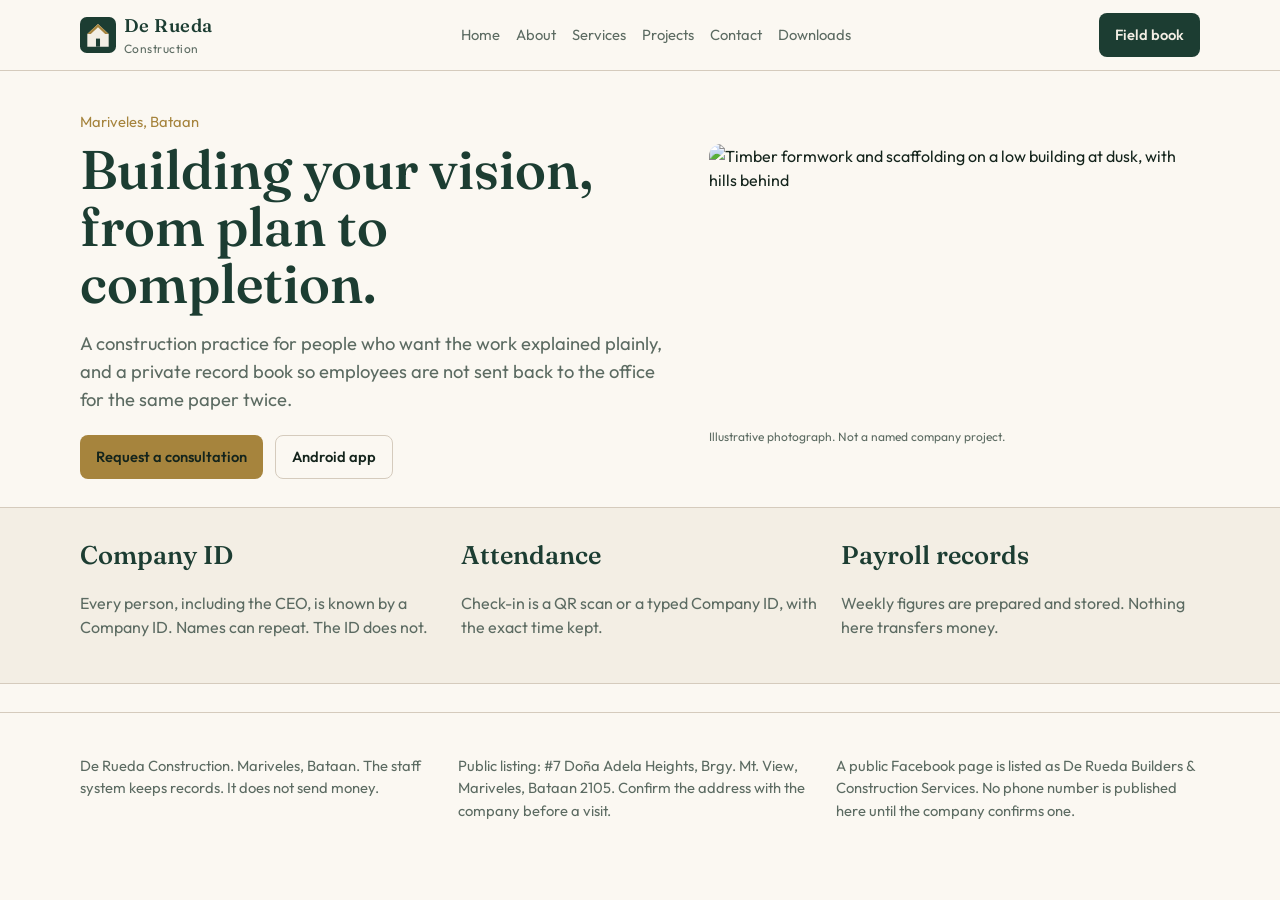
==== site/index.html @ 58d8f57c "Add De Rueda static site pages and styles" ====
<!DOCTYPE html>
<html lang="en">
<head>
  <meta charset="utf-8" />
  <meta name="viewport" content="width=device-width, initial-scale=1" />
  <title>De Rueda Construction</title>
  <meta name="description" content="De Rueda Construction, Mariveles, Bataan. Public site, field record book, and Android install." />
  <link rel="icon" href="favicon.svg" />
  <link rel="preconnect" href="https://fonts.googleapis.com" />
  <link rel="preconnect" href="https://fonts.gstatic.com" crossorigin />
  <link href="https://fonts.googleapis.com/css2?family=Fraunces:opsz,wght@9..144,500;9..144,600&family=Outfit:wght@400;500;600&display=swap" rel="stylesheet" />
  <link rel="stylesheet" href="styles.css" />
</head>
<body>

<header class="bar">
  <div class="wrap">
    <div class="bar-row">
      <a class="brand" href="index.html">
        <svg viewBox="0 0 32 32" width="36" height="36" aria-hidden="true"><rect width="32" height="32" rx="6" fill="#1c3d32"/><path fill="#f3eee4" d="M6.5 15.2 16 6.2l9.5 9v11.2h-19z"/><path fill="#a6843d" d="M16 6.2 25.5 15.2h-3.1L16 9.2l-6.4 6H6.5z"/><rect x="14.2" y="19.2" width="3.6" height="7.2" fill="#1c3d32"/></svg>
        <span><strong>De Rueda</strong><span>Construction</span></span>
      </a>
      <nav class="desk">
        <a href="index.html">Home</a>
        <a href="about.html">About</a>
        <a href="services.html">Services</a>
        <a href="projects.html">Projects</a>
        <a href="contact.html">Contact</a>
        <a href="downloads.html">Downloads</a>
      </nav>
      <a class="btn forest" href="field/index.html">Field book</a>
    </div>
    <nav class="mobile">
      <a href="index.html">Home</a>
      <a href="about.html">About</a>
      <a href="services.html">Services</a>
      <a href="projects.html">Projects</a>
      <a href="contact.html">Contact</a>
      <a href="downloads.html">Downloads</a>
      <a href="field/index.html">Field book</a>
    </nav>
  </div>
</header>

<main>
  <section class="wrap hero">
    <div>
      <p class="kicker">Mariveles, Bataan</p>
      <h1>Building your vision, from plan to completion.</h1>
      <p class="lead muted">A construction practice for people who want the work explained plainly, and a private record book so employees are not sent back to the office for the same paper twice.</p>
      <div class="actions">
        <a class="btn brass" href="contact.html">Request a consultation</a>
        <a class="btn ghost" href="downloads.html">Android app</a>
      </div>
    </div>
    <figure>
      <img src="images/site-dusk.jpg" alt="Timber formwork and scaffolding on a low building at dusk, with hills behind" />
      <figcaption>Illustrative photograph. Not a named company project.</figcaption>
    </figure>
  </section>
  <section class="band">
    <div class="wrap cards">
      <div>
        <h2>Company ID</h2>
        <p class="muted">Every person, including the CEO, is known by a Company ID. Names can repeat. The ID does not.</p>
      </div>
      <div>
        <h2>Attendance</h2>
        <p class="muted">Check-in is a QR scan or a typed Company ID, with the exact time kept.</p>
      </div>
      <div>
        <h2>Payroll records</h2>
        <p class="muted">Weekly figures are prepared and stored. Nothing here transfers money.</p>
      </div>
    </div>
  </section>
</main>

<footer>
  <div class="wrap foot">
    <p>De Rueda Construction. Mariveles, Bataan. The staff system keeps records. It does not send money.</p>
    <p>Public listing: #7 Doña Adela Heights, Brgy. Mt. View, Mariveles, Bataan 2105. Confirm the address with the company before a visit.</p>
    <p>A public Facebook page is listed as De Rueda Builders & Construction Services. No phone number is published here until the company confirms one.</p>
  </div>
</footer>
</body></html>
---- site/styles.css ----
:root {
  --ink: #14241c;
  --forest: #1c3d32;
  --canopy: #2d5a48;
  --brass: #a6843d;
  --brass-bright: #d4b36a;
  --cream: #f3eee4;
  --paper: #fbf8f2;
  --sand: #e6dccb;
  --line: #d5cbbd;
  --muted: #5c6b62;
  --danger: #8d3b32;
}
* { box-sizing: border-box; }
html { scroll-behavior: smooth; }
body { margin: 0; background: var(--paper); color: var(--ink); font-family: Outfit, "Segoe UI", sans-serif; line-height: 1.5; }
a { color: inherit; }
img { max-width: 100%; display: block; }
.wrap { width: min(1120px, calc(100% - 32px)); margin: 0 auto; }
header.bar { border-bottom: 1px solid var(--line); background: var(--paper); position: sticky; top: 0; z-index: 5; }
.bar-row { display: flex; align-items: center; justify-content: space-between; gap: 12px; padding: 12px 0; }
.brand { display: flex; align-items: center; gap: 8px; text-decoration: none; }
.brand strong { display: block; font-family: Fraunces, Georgia, serif; font-size: 1.15rem; color: var(--forest); font-weight: 560; }
.brand span { display: block; font-size: 0.75rem; letter-spacing: 0.04em; color: var(--muted); }
nav.desk { display: flex; gap: 16px; }
nav.desk a, nav.mobile a { color: var(--muted); text-decoration: none; font-size: 0.92rem; }
nav.desk a:hover, nav.mobile a:hover { color: var(--forest); }
nav.mobile { display: none; gap: 14px; overflow-x: auto; padding-bottom: 12px; }
nav.mobile a { white-space: nowrap; }
.btn { display: inline-flex; align-items: center; justify-content: center; min-height: 44px; padding: 0 16px; border-radius: 8px; text-decoration: none; font-size: 0.92rem; font-weight: 560; }
.btn.forest { background: var(--forest); color: var(--cream); }
.btn.brass { background: var(--brass); color: var(--ink); }
.btn.ghost { border: 1px solid var(--line); background: transparent; }
h1, h2 { font-family: Fraunces, Georgia, serif; font-weight: 560; color: var(--forest); }
.kicker { color: var(--brass); font-size: 0.92rem; margin: 0; }
.muted { color: var(--muted); }
.hero { display: grid; gap: 28px; align-items: center; padding: 40px 0 28px; }
.hero h1 { font-size: clamp(2.2rem, 5vw, 3.4rem); line-height: 1.05; margin: 8px 0 0; }
.hero p.lead { font-size: 1.15rem; max-width: 40rem; }
.actions { display: flex; flex-wrap: wrap; gap: 12px; margin-top: 22px; }
figure { margin: 0; }
figure img { width: 100%; aspect-ratio: 16/9; object-fit: cover; border-radius: 12px; }
figcaption { margin-top: 8px; font-size: 0.75rem; color: var(--muted); }
.band { background: var(--cream); border-block: 1px solid var(--line); }
.cards { display: grid; gap: 22px; padding: 28px 0; }
.cards h2 { margin: 0; font-size: 1.6rem; }
main { padding-bottom: 28px; }
.page { padding: 36px 0 12px; }
.page h1 { font-size: clamp(2rem, 4vw, 2.6rem); margin: 8px 0 0; }
.split { display: grid; gap: 28px; }
.service-grid, .three { display: grid; gap: 14px; }
article.card, .panel { border: 1px solid var(--line); background: var(--cream); border-radius: 12px; padding: 16px; }
article.card h2 { margin: 0; font-size: 1.5rem; }
.empty { border: 1px dashed var(--line); border-radius: 12px; padding: 36px 16px; text-align: center; color: var(--muted); }
form { display: grid; gap: 14px; margin-top: 18px; }
label { display: grid; gap: 4px; font-size: 0.92rem; font-weight: 560; }
input, select, textarea { font: inherit; min-height: 44px; border: 1px solid var(--line); border-radius: 8px; padding: 8px 12px; background: var(--paper); color: var(--ink); width: 100%; }
textarea { min-height: 120px; }
.check { display: flex; gap: 8px; align-items: flex-start; font-weight: 450; }
.check input { width: auto; margin-top: 4px; }
button.btn { border: 0; cursor: pointer; }
.note { background: var(--cream); border-radius: 12px; padding: 14px; }
ol.steps { color: var(--muted); padding-left: 1.2rem; }
footer { border-top: 1px solid var(--line); }
.foot { display: grid; gap: 14px; padding: 28px 0 40px; color: var(--muted); font-size: 0.92rem; }
.sha { font-family: ui-monospace, monospace; font-size: 0.72rem; word-break: break-all; color: var(--muted); }
@media (min-width: 800px) {
  .hero, .split { grid-template-columns: 1.1fr 0.9fr; }
  .cards, .service-grid, .three, .foot { grid-template-columns: repeat(3, 1fr); }
  nav.mobile { display: none; }
}
@media (max-width: 799px) {
  nav.desk { display: none; }
  nav.mobile { display: flex; }
}
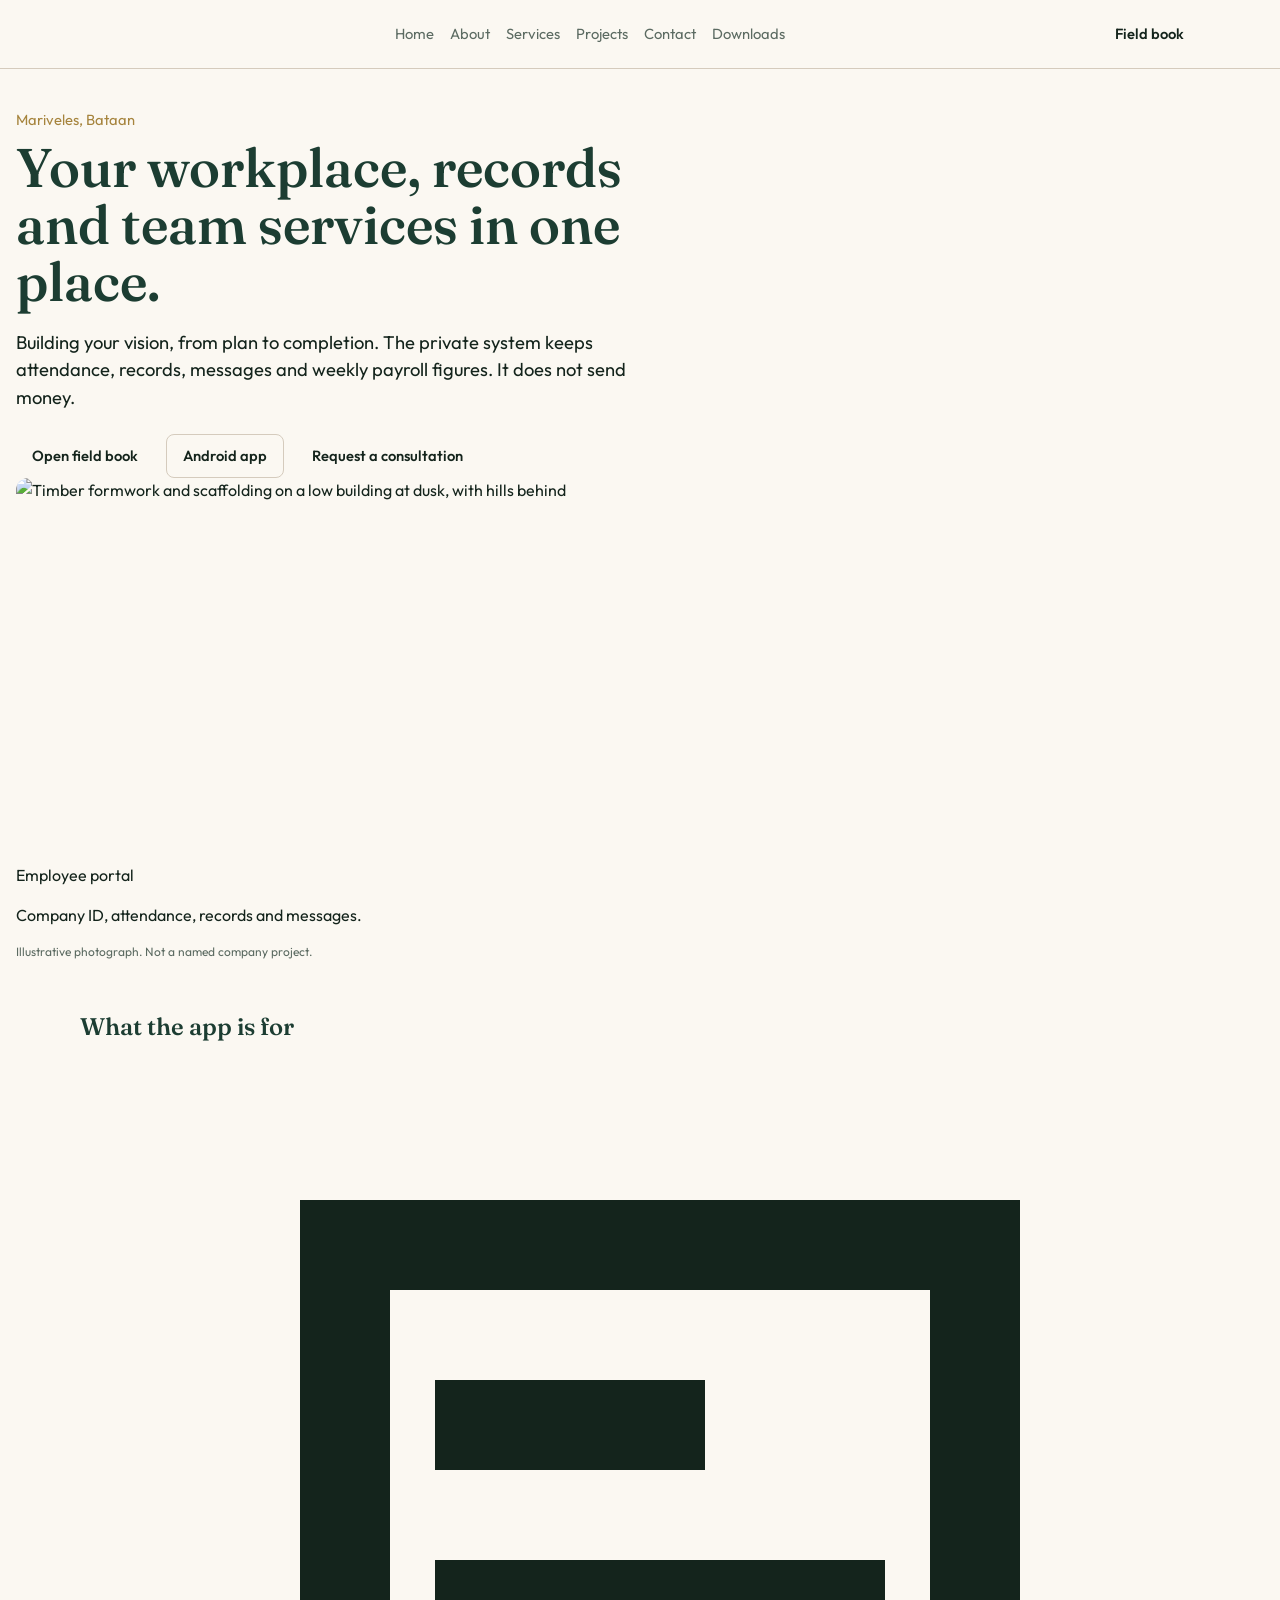
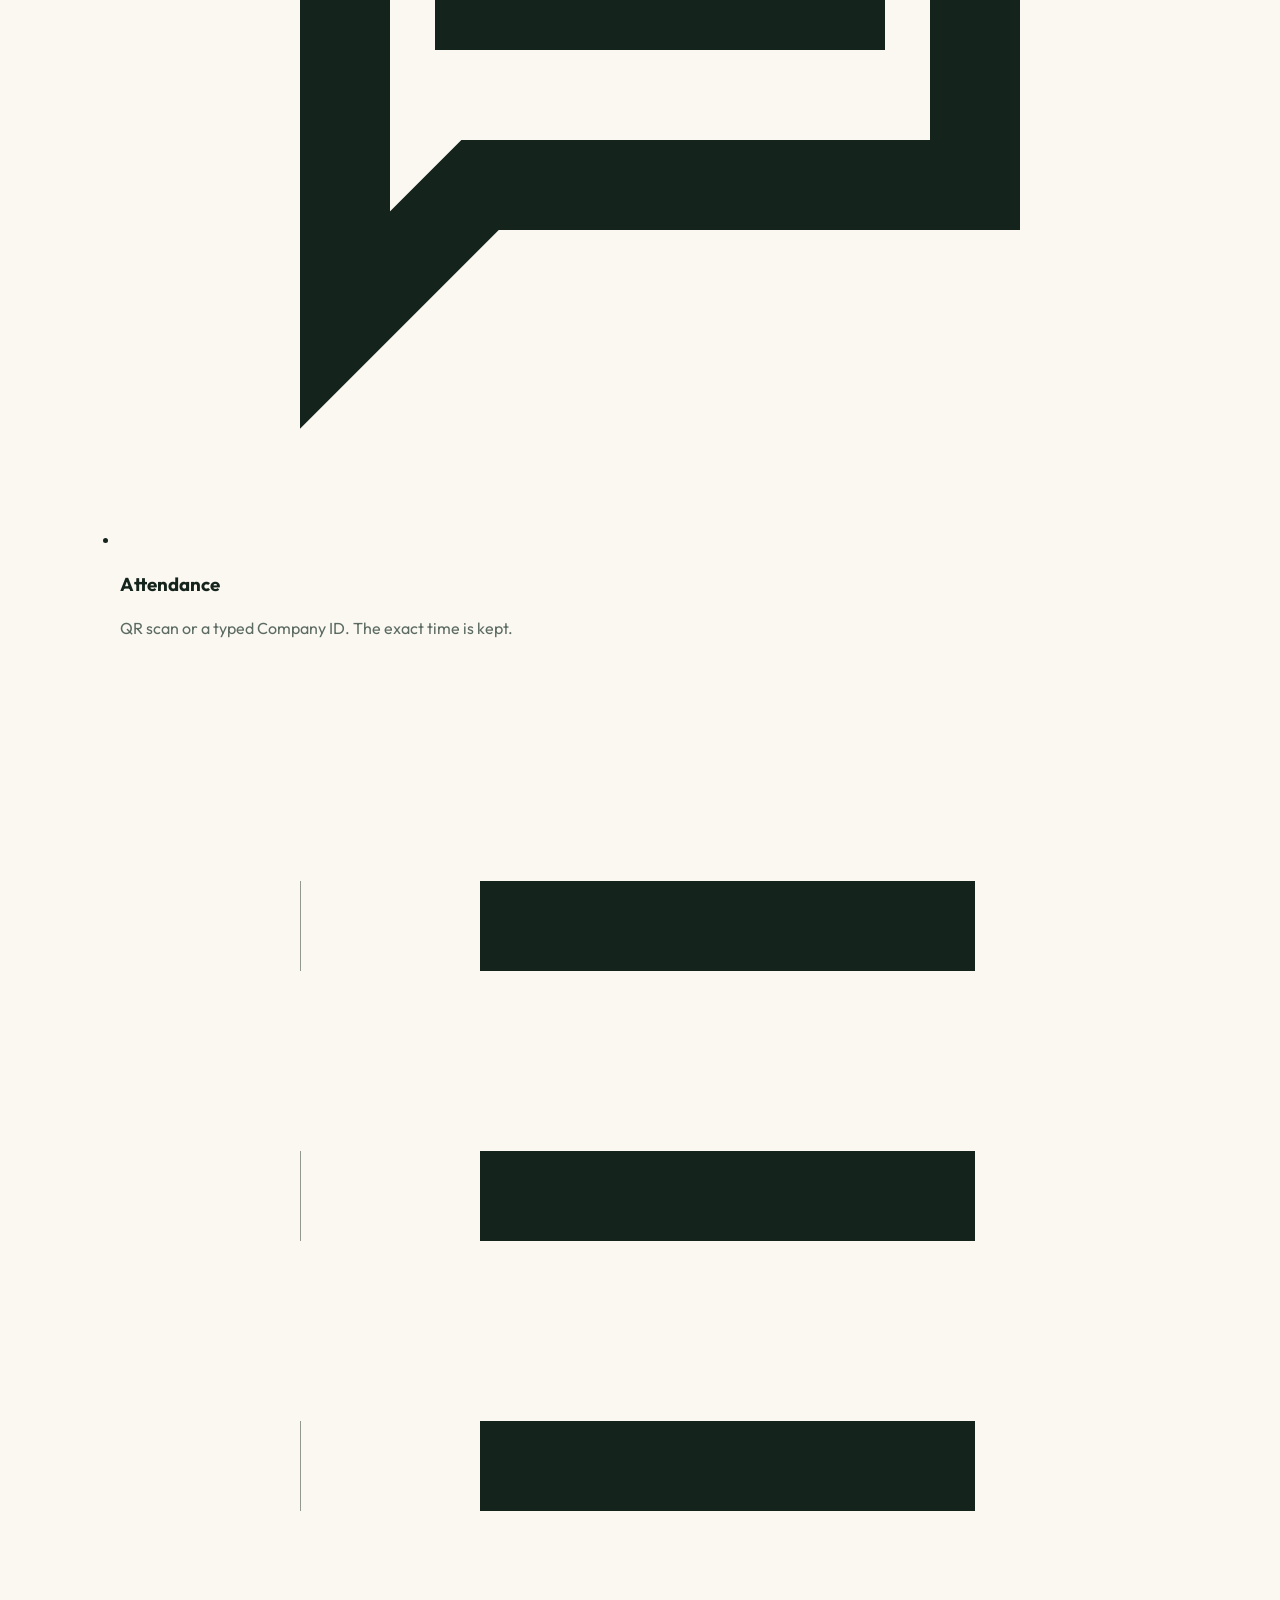
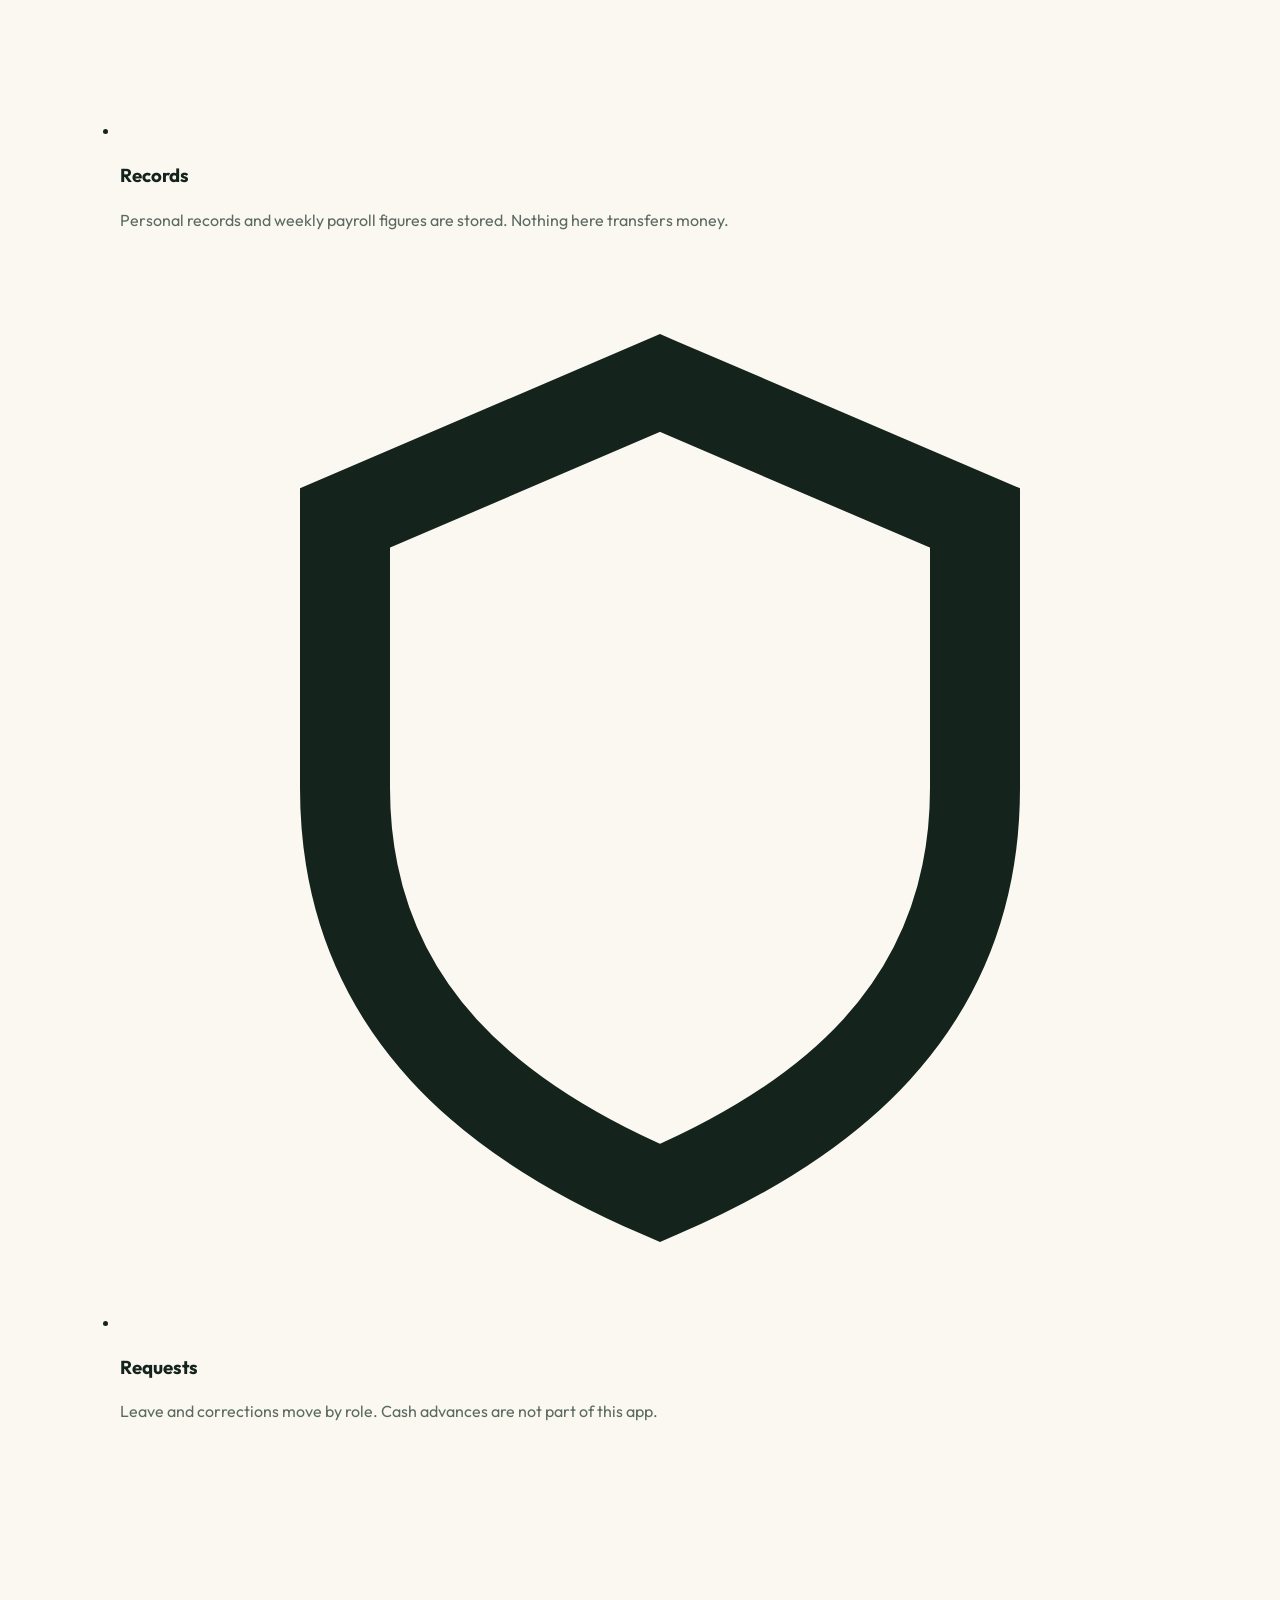
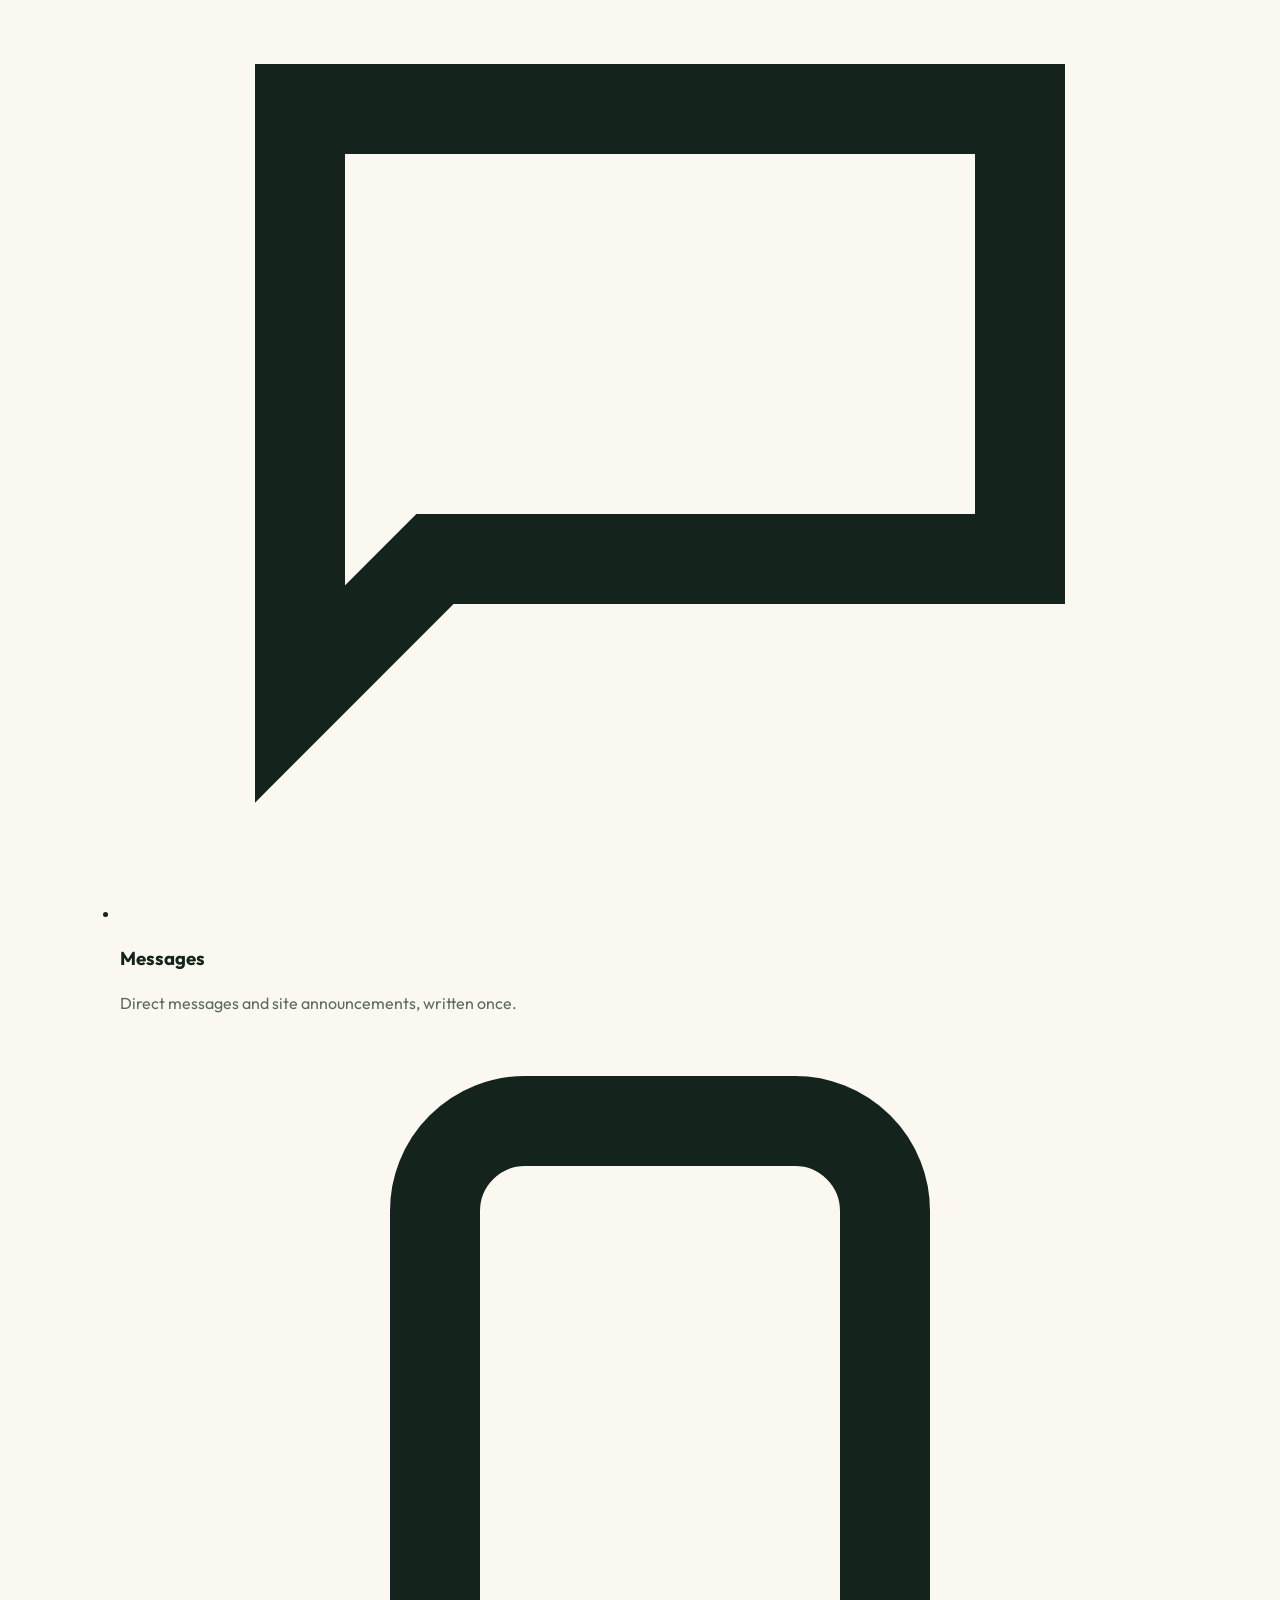
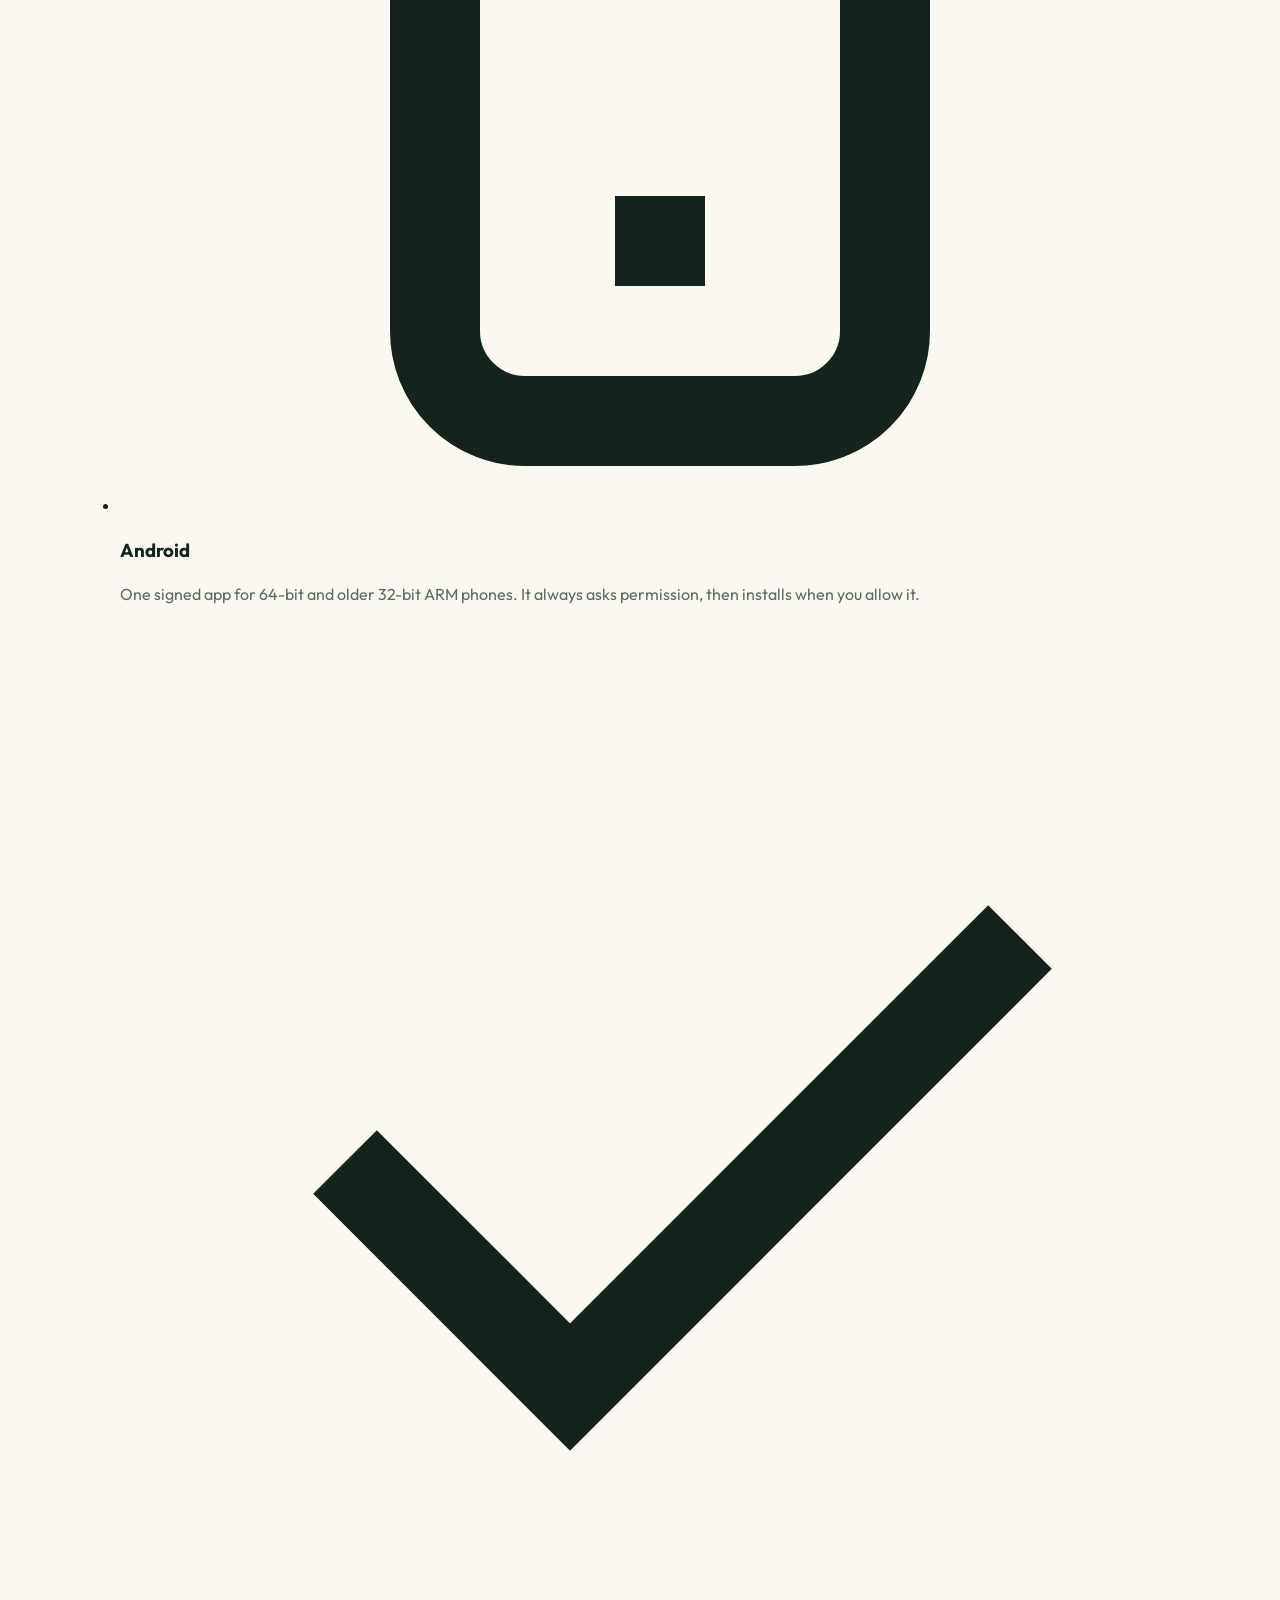
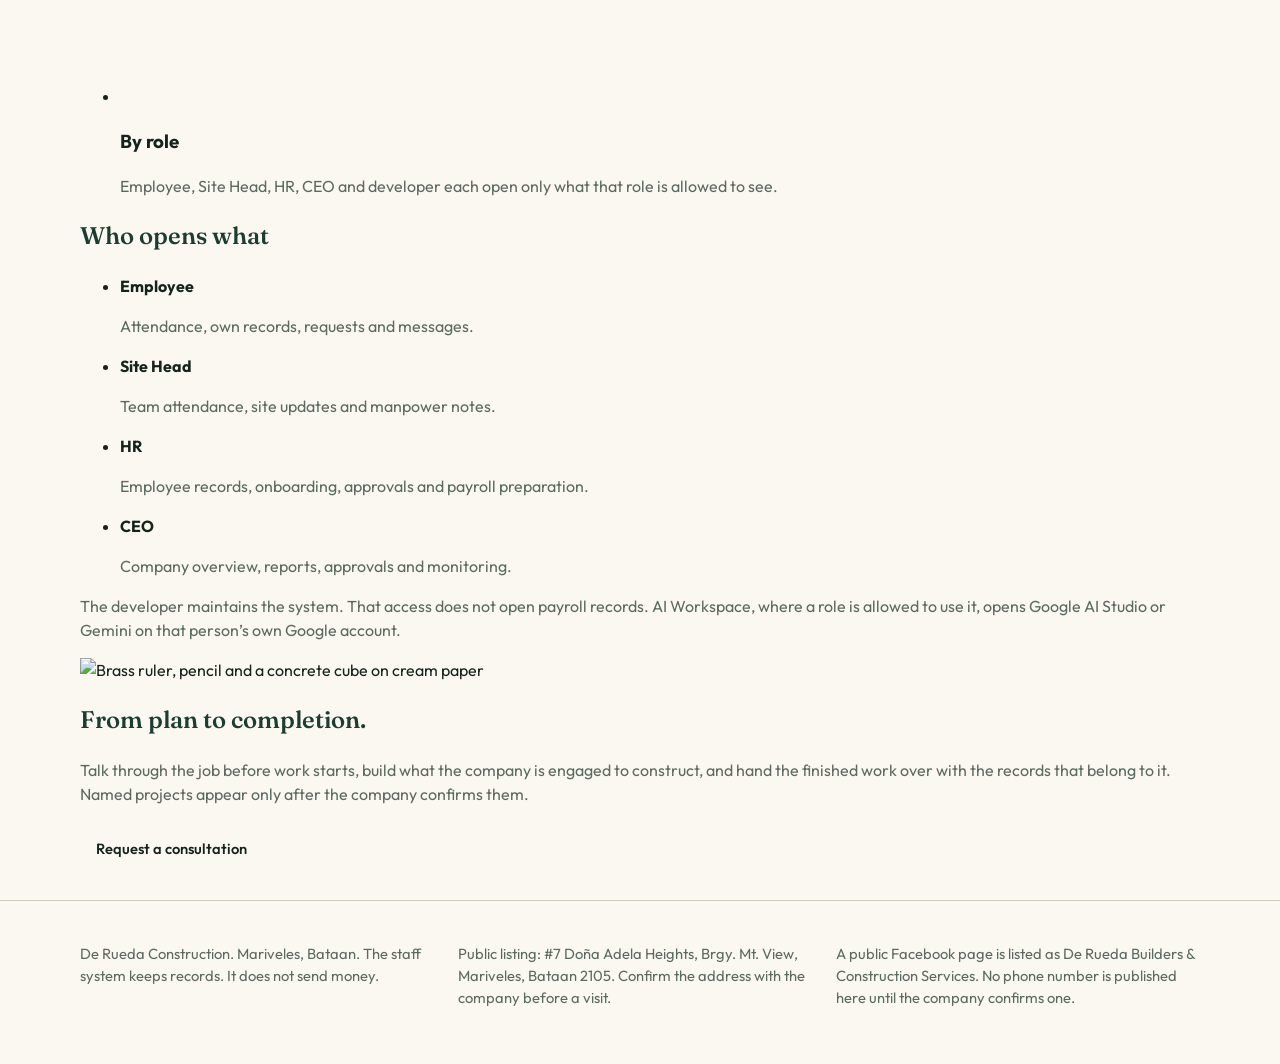
==== commit fdf4ef25: "Refresh the public landing page" ====
--- a/site/index.html
+++ b/site/index.html
@@ -4,7 +4,8 @@
   <meta charset="utf-8" />
   <meta name="viewport" content="width=device-width, initial-scale=1" />
   <title>De Rueda Construction</title>
-  <meta name="description" content="De Rueda Construction, Mariveles, Bataan. Public site, field record book, and Android install." />
+  <meta name="description" content="De Rueda Construction, Mariveles, Bataan. Workplace records, attendance and the Android field app. The system does not send money." />
+  <meta name="theme-color" content="#07111c" />
   <link rel="icon" href="favicon.svg" />
   <link rel="preconnect" href="https://fonts.googleapis.com" />
   <link rel="preconnect" href="https://fonts.gstatic.com" crossorigin />
@@ -16,9 +17,8 @@
 <header class="bar">
   <div class="wrap">
     <div class="bar-row">
-      <a class="brand" href="index.html">
-        <svg viewBox="0 0 32 32" width="36" height="36" aria-hidden="true"><rect width="32" height="32" rx="6" fill="#1c3d32"/><path fill="#f3eee4" d="M6.5 15.2 16 6.2l9.5 9v11.2h-19z"/><path fill="#a6843d" d="M16 6.2 25.5 15.2h-3.1L16 9.2l-6.4 6H6.5z"/><rect x="14.2" y="19.2" width="3.6" height="7.2" fill="#1c3d32"/></svg>
-        <span><strong>De Rueda</strong><span>Construction</span></span>
+      <a class="brand" href="index.html" aria-label="De Rueda Construction">
+        <span class="logo"></span>
       </a>
       <nav class="desk">
         <a href="index.html">Home</a>
@@ -28,7 +28,7 @@
         <a href="contact.html">Contact</a>
         <a href="downloads.html">Downloads</a>
       </nav>
-      <a class="btn forest" href="field/index.html">Field book</a>
+      <a class="btn gloss" href="field/index.html">Field book</a>
     </div>
     <nav class="mobile">
       <a href="index.html">Home</a>
@@ -43,34 +43,85 @@
 </header>
 
 <main>
-  <section class="wrap hero">
+  <section class="hero">
+    <div class="wrap hero-grid">
+      <div>
+        <p class="kicker">Mariveles, Bataan</p>
+        <h1>Your workplace, records and team services in one place.</h1>
+        <p class="lead">Building your vision, from plan to completion. The private system keeps attendance, records, messages and weekly payroll figures. It does not send money.</p>
+        <div class="actions">
+          <a class="btn gloss" href="field/index.html">Open field book</a>
+          <a class="btn ghost" href="downloads.html">Android app</a>
+          <a class="btn text" href="contact.html">Request a consultation</a>
+        </div>
+      </div>
+      <figure class="shot">
+        <img class="photo" src="images/site-dusk.jpg" alt="Timber formwork and scaffolding on a low building at dusk, with hills behind" />
+        <div class="float">
+          <span class="logo"></span>
+          <p>Employee portal</p>
+          <p class="sub">Company ID, attendance, records and messages.</p>
+        </div>
+        <figcaption>Illustrative photograph. Not a named company project.</figcaption>
+      </figure>
+    </div>
+  </section>
+
+  <section class="wrap home-grid">
     <div>
-      <p class="kicker">Mariveles, Bataan</p>
-      <h1>Building your vision, from plan to completion.</h1>
-      <p class="lead muted">A construction practice for people who want the work explained plainly, and a private record book so employees are not sent back to the office for the same paper twice.</p>
+      <h2>What the app is for</h2>
+      <ul class="points">
+        <li>
+          <svg class="mark" viewBox="0 0 24 24" fill="none" stroke="currentColor" stroke-width="2" aria-hidden="true"><path d="M7 12h10M7 8h6M5 4h14v12H8l-3 3z"/></svg>
+          <h3>Attendance</h3>
+          <p class="muted">QR scan or a typed Company ID. The exact time is kept.</p>
+        </li>
+        <li>
+          <svg class="mark" viewBox="0 0 24 24" fill="none" stroke="currentColor" stroke-width="2" aria-hidden="true"><path d="M8 6h11M8 12h11M8 18h11M4 6h.01M4 12h.01M4 18h.01"/></svg>
+          <h3>Records</h3>
+          <p class="muted">Personal records and weekly payroll figures are stored. Nothing here transfers money.</p>
+        </li>
+        <li>
+          <svg class="mark" viewBox="0 0 24 24" fill="none" stroke="currentColor" stroke-width="2" aria-hidden="true"><path d="M12 3l7 3v6c0 5-3.5 7.5-7 9-3.5-1.5-7-4-7-9V6z"/></svg>
+          <h3>Requests</h3>
+          <p class="muted">Leave and corrections move by role. Cash advances are not part of this app.</p>
+        </li>
+        <li>
+          <svg class="mark" viewBox="0 0 24 24" fill="none" stroke="currentColor" stroke-width="2" aria-hidden="true"><path d="M4 6h16v10H7l-3 3z"/></svg>
+          <h3>Messages</h3>
+          <p class="muted">Direct messages and site announcements, written once.</p>
+        </li>
+        <li>
+          <svg class="mark" viewBox="0 0 24 24" fill="none" stroke="currentColor" stroke-width="2" aria-hidden="true"><rect x="7" y="2" width="10" height="20" rx="2"/><path d="M11 18h2"/></svg>
+          <h3>Android</h3>
+          <p class="muted">One signed app for 64-bit and older 32-bit ARM phones. It always asks permission, then installs when you allow it.</p>
+        </li>
+        <li>
+          <svg class="mark" viewBox="0 0 24 24" fill="none" stroke="currentColor" stroke-width="2" aria-hidden="true"><path d="M5 12l5 5L20 7"/></svg>
+          <h3>By role</h3>
+          <p class="muted">Employee, Site Head, HR, CEO and developer each open only what that role is allowed to see.</p>
+        </li>
+      </ul>
+    </div>
+    <aside class="roles">
+      <h2>Who opens what</h2>
+      <ul>
+        <li><strong>Employee</strong><p class="muted">Attendance, own records, requests and messages.</p></li>
+        <li><strong>Site Head</strong><p class="muted">Team attendance, site updates and manpower notes.</p></li>
+        <li><strong>HR</strong><p class="muted">Employee records, onboarding, approvals and payroll preparation.</p></li>
+        <li><strong>CEO</strong><p class="muted">Company overview, reports, approvals and monitoring.</p></li>
+      </ul>
+      <p class="muted">The developer maintains the system. That access does not open payroll records. AI Workspace, where a role is allowed to use it, opens Google AI Studio or Gemini on that person’s own Google account.</p>
+    </aside>
+  </section>
+
+  <section class="wrap close">
+    <img src="images/materials.jpg" alt="Brass ruler, pencil and a concrete cube on cream paper" />
+    <div>
+      <h2>From plan to completion.</h2>
+      <p class="muted">Talk through the job before work starts, build what the company is engaged to construct, and hand the finished work over with the records that belong to it. Named projects appear only after the company confirms them.</p>
       <div class="actions">
-        <a class="btn brass" href="contact.html">Request a consultation</a>
-        <a class="btn ghost" href="downloads.html">Android app</a>
-      </div>
-    </div>
-    <figure>
-      <img src="images/site-dusk.jpg" alt="Timber formwork and scaffolding on a low building at dusk, with hills behind" />
-      <figcaption>Illustrative photograph. Not a named company project.</figcaption>
-    </figure>
-  </section>
-  <section class="band">
-    <div class="wrap cards">
-      <div>
-        <h2>Company ID</h2>
-        <p class="muted">Every person, including the CEO, is known by a Company ID. Names can repeat. The ID does not.</p>
-      </div>
-      <div>
-        <h2>Attendance</h2>
-        <p class="muted">Check-in is a QR scan or a typed Company ID, with the exact time kept.</p>
-      </div>
-      <div>
-        <h2>Payroll records</h2>
-        <p class="muted">Weekly figures are prepared and stored. Nothing here transfers money.</p>
+        <a class="btn gloss" href="contact.html">Request a consultation</a>
       </div>
     </div>
   </section>
@@ -83,4 +134,5 @@
     <p>A public Facebook page is listed as De Rueda Builders & Construction Services. No phone number is published here until the company confirms one.</p>
   </div>
 </footer>
-</body></html>
+</body>
+</html>
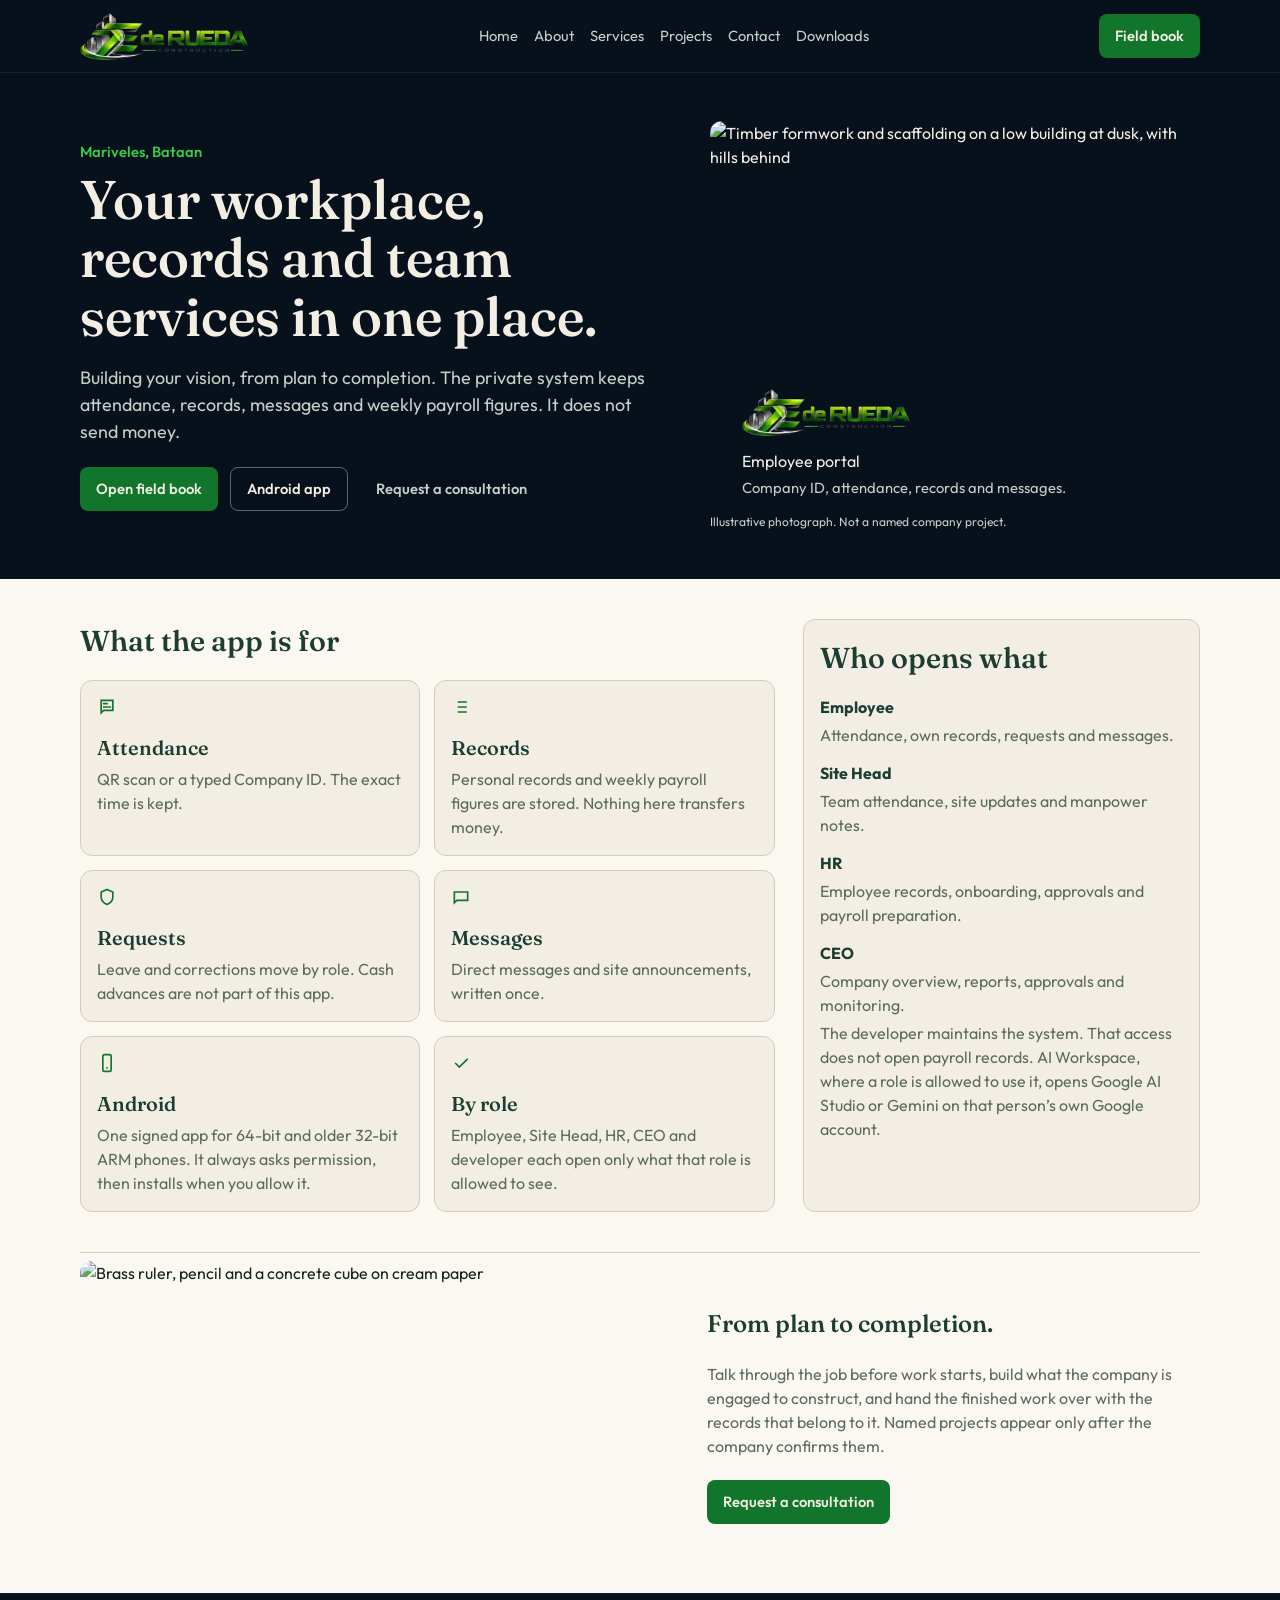
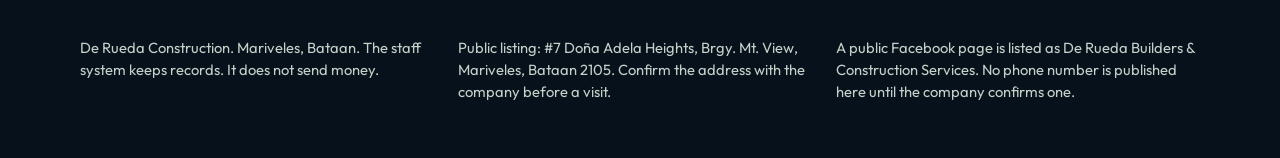
==== commit 5ec6ae1e: "Add glossy logo and landing pages" ====
--- a/site/index.html
+++ b/site/index.html
@@ -134,5 +134,13 @@
     <p>A public Facebook page is listed as De Rueda Builders & Construction Services. No phone number is published here until the company confirms one.</p>
   </div>
 </footer>
+<script>
+Promise.all(["00","01","02","03"].map(function(n){return fetch("logo/"+n).then(function(r){return r.ok?r.text():""})})).then(function(parts){
+  var t=parts.join("").replace(/\s/g,"");
+  if(!t) return;
+  var u='url("data:image/webp;base64,'+t+'")';
+  document.querySelectorAll(".logo").forEach(function(el){el.style.backgroundImage=u});
+}).catch(function(){});
+</script>
 </body>
 </html>
--- a/site/styles.css
+++ b/site/styles.css
@@ -4,13 +4,17 @@
   --forest: #1c3d32;
   --canopy: #2d5a48;
   --brass: #a6843d;
-  --brass-bright: #d4b36a;
   --cream: #f3eee4;
   --paper: #fbf8f2;
   --sand: #e6dccb;
   --line: #d5cbbd;
   --muted: #5c6b62;
   --danger: #8d3b32;
+  --night: #07111c;
+  --night-raise: #102033;
+  --gloss: #12752c;
+  --gloss-bright: #3dcc4a;
+  --mist: #c5d0c8;
 }
 * { box-sizing: border-box; }
 html { scroll-behavior: smooth; }
@@ -18,39 +22,62 @@
 a { color: inherit; }
 img { max-width: 100%; display: block; }
 .wrap { width: min(1120px, calc(100% - 32px)); margin: 0 auto; }
-header.bar { border-bottom: 1px solid var(--line); background: var(--paper); position: sticky; top: 0; z-index: 5; }
+header.bar { border-bottom: 1px solid var(--night-raise); background: var(--night); color: var(--cream); position: sticky; top: 0; z-index: 5; }
 .bar-row { display: flex; align-items: center; justify-content: space-between; gap: 12px; padding: 12px 0; }
-.brand { display: flex; align-items: center; gap: 8px; text-decoration: none; }
-.brand strong { display: block; font-family: Fraunces, Georgia, serif; font-size: 1.15rem; color: var(--forest); font-weight: 560; }
-.brand span { display: block; font-size: 0.75rem; letter-spacing: 0.04em; color: var(--muted); }
+.brand { display: flex; align-items: center; text-decoration: none; }
+.brand img, .float img { height: 44px; width: auto; }
+
+.logo {
+  display: block;
+  width: 168px;
+  height: 48px;
+  background-repeat: no-repeat;
+  background-position: left center;
+  background-size: contain;
+}
+
 nav.desk { display: flex; gap: 16px; }
-nav.desk a, nav.mobile a { color: var(--muted); text-decoration: none; font-size: 0.92rem; }
-nav.desk a:hover, nav.mobile a:hover { color: var(--forest); }
+nav.desk a, nav.mobile a { color: var(--mist); text-decoration: none; font-size: 0.92rem; }
+nav.desk a:hover, nav.mobile a:hover { color: var(--cream); }
 nav.mobile { display: none; gap: 14px; overflow-x: auto; padding-bottom: 12px; }
 nav.mobile a { white-space: nowrap; }
 .btn { display: inline-flex; align-items: center; justify-content: center; min-height: 44px; padding: 0 16px; border-radius: 8px; text-decoration: none; font-size: 0.92rem; font-weight: 560; }
-.btn.forest { background: var(--forest); color: var(--cream); }
-.btn.brass { background: var(--brass); color: var(--ink); }
-.btn.ghost { border: 1px solid var(--line); background: transparent; }
-h1, h2 { font-family: Fraunces, Georgia, serif; font-weight: 560; color: var(--forest); }
-.kicker { color: var(--brass); font-size: 0.92rem; margin: 0; }
+.btn.gloss, .btn.forest { background: var(--gloss); color: var(--cream); }
+.btn.ghost { border: 1px solid color-mix(in srgb, var(--mist) 45%, transparent); background: transparent; color: var(--cream); }
+.btn.text { background: transparent; color: var(--mist); }
+h1, h2, h3 { font-family: Fraunces, Georgia, serif; font-weight: 560; color: var(--forest); text-wrap: balance; }
+.kicker { color: var(--gloss); font-size: 0.92rem; margin: 0; }
 .muted { color: var(--muted); }
-.hero { display: grid; gap: 28px; align-items: center; padding: 40px 0 28px; }
-.hero h1 { font-size: clamp(2.2rem, 5vw, 3.4rem); line-height: 1.05; margin: 8px 0 0; }
-.hero p.lead { font-size: 1.15rem; max-width: 40rem; }
+.hero { background: var(--night); color: var(--cream); }
+.hero-grid { display: grid; gap: 32px; align-items: center; padding: 48px 0; }
+.hero h1 { color: var(--cream); font-size: clamp(2.2rem, 5vw, 3.4rem); line-height: 1.08; margin: 8px 0 0; }
+.hero .kicker { color: var(--gloss-bright); font-weight: 560; }
+.hero p.lead { font-size: 1.12rem; max-width: 40rem; color: var(--mist); text-wrap: pretty; }
 .actions { display: flex; flex-wrap: wrap; gap: 12px; margin-top: 22px; }
 figure { margin: 0; }
-figure img { width: 100%; aspect-ratio: 16/9; object-fit: cover; border-radius: 12px; }
-figcaption { margin-top: 8px; font-size: 0.75rem; color: var(--muted); }
-.band { background: var(--cream); border-block: 1px solid var(--line); }
-.cards { display: grid; gap: 22px; padding: 28px 0; }
-.cards h2 { margin: 0; font-size: 1.6rem; }
-main { padding-bottom: 28px; }
+.shot { position: relative; }
+.shot img.photo { width: 100%; height: 24rem; object-fit: cover; border-radius: 12px; }
+.float { position: absolute; left: 16px; right: 16px; bottom: 16px; background: var(--night); border-radius: 12px; padding: 16px; }
+.float img { height: 36px; width: auto; }
+.float p { margin: 12px 0 0; }
+.float .sub { margin-top: 4px; color: var(--mist); font-size: 0.92rem; }
+figcaption { margin-top: 8px; font-size: 0.75rem; color: var(--mist); }
+.home-grid { display: grid; gap: 28px; padding: 40px 0; }
+.points { display: grid; gap: 14px; list-style: none; padding: 0; margin: 18px 0 0; }
+.points li, .roles, article.card, .panel { border: 1px solid var(--line); background: var(--cream); border-radius: 12px; padding: 16px; }
+.points h3 { margin: 10px 0 0; font-size: 1.25rem; }
+.points p, .roles p { margin: 4px 0 0; }
+.mark { width: 20px; height: 20px; color: var(--gloss); }
+.roles h2, .home-grid h2 { margin: 0; font-size: 1.8rem; }
+.roles ul { list-style: none; padding: 0; margin: 16px 0 0; display: grid; gap: 14px; }
+.roles strong { color: var(--forest); }
+.close { display: grid; gap: 24px; align-items: center; padding: 8px 0 36px; border-top: 1px solid var(--line); }
+.close img { width: 100%; height: 18rem; object-fit: cover; border-radius: 12px; }
+main { padding-bottom: 8px; }
 .page { padding: 36px 0 12px; }
 .page h1 { font-size: clamp(2rem, 4vw, 2.6rem); margin: 8px 0 0; }
 .split { display: grid; gap: 28px; }
 .service-grid, .three { display: grid; gap: 14px; }
-article.card, .panel { border: 1px solid var(--line); background: var(--cream); border-radius: 12px; padding: 16px; }
 article.card h2 { margin: 0; font-size: 1.5rem; }
 .empty { border: 1px dashed var(--line); border-radius: 12px; padding: 36px 16px; text-align: center; color: var(--muted); }
 form { display: grid; gap: 14px; margin-top: 18px; }
@@ -62,15 +89,21 @@
 button.btn { border: 0; cursor: pointer; }
 .note { background: var(--cream); border-radius: 12px; padding: 14px; }
 ol.steps { color: var(--muted); padding-left: 1.2rem; }
-footer { border-top: 1px solid var(--line); }
-.foot { display: grid; gap: 14px; padding: 28px 0 40px; color: var(--muted); font-size: 0.92rem; }
+footer { border-top: 1px solid var(--night-raise); background: var(--night); color: var(--mist); }
+.foot { display: grid; gap: 14px; padding: 28px 0 40px; font-size: 0.92rem; }
 .sha { font-family: ui-monospace, monospace; font-size: 0.72rem; word-break: break-all; color: var(--muted); }
 @media (min-width: 800px) {
-  .hero, .split { grid-template-columns: 1.1fr 0.9fr; }
-  .cards, .service-grid, .three, .foot { grid-template-columns: repeat(3, 1fr); }
+  .hero-grid, .split, .close { grid-template-columns: 1.1fr 0.9fr; }
+  .home-grid { grid-template-columns: 1.4fr 0.8fr; }
+  .points { grid-template-columns: 1fr 1fr; }
+  .service-grid, .three, .foot { grid-template-columns: repeat(3, 1fr); }
   nav.mobile { display: none; }
 }
 @media (max-width: 799px) {
   nav.desk { display: none; }
   nav.mobile { display: flex; }
+  .shot img.photo { height: 20rem; }
 }
+@media (prefers-reduced-motion: reduce) {
+  html { scroll-behavior: auto; }
+}
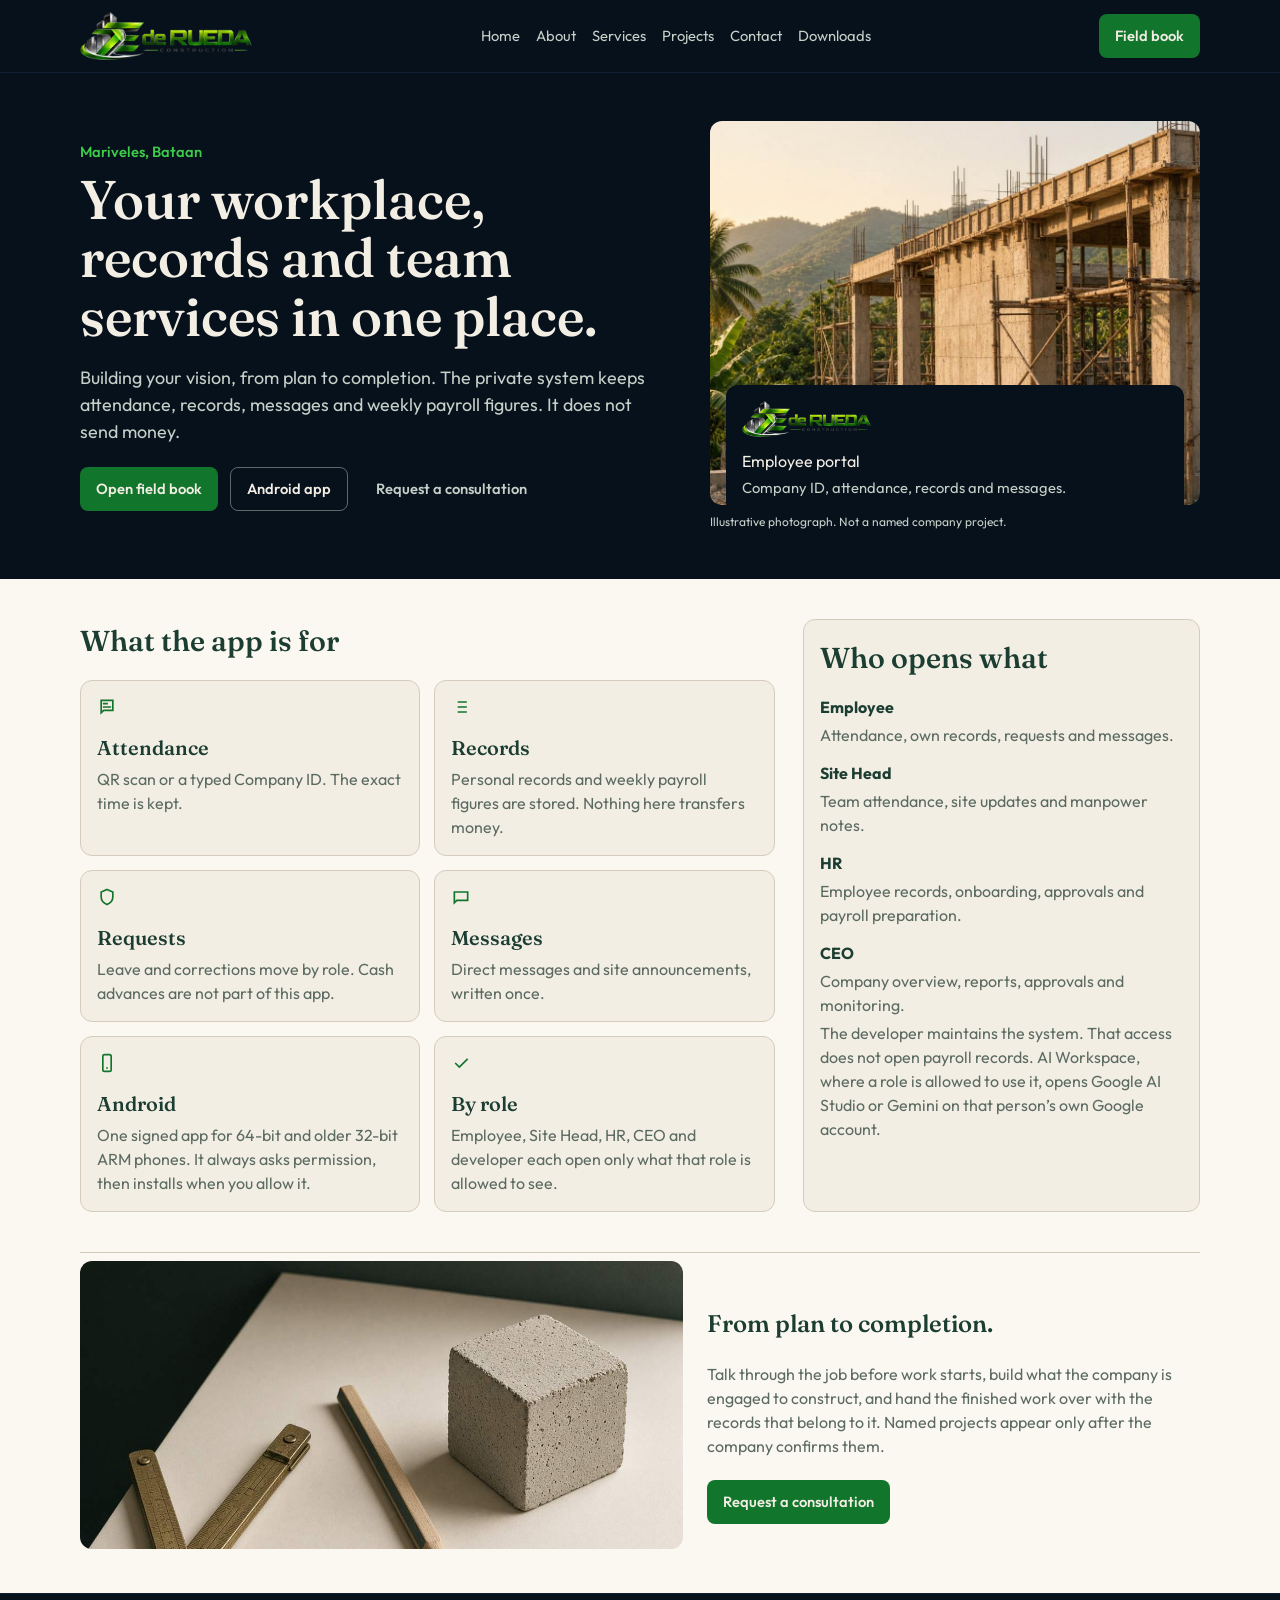
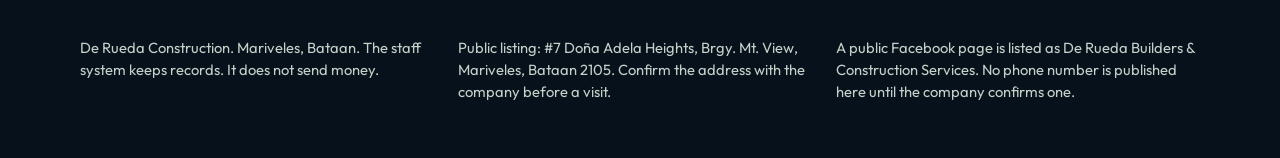
==== commit b6d8b3b9: "Publish the finished site with photos, logo and both APKs. The public pages now use the real dusk ph" ====
--- a/site/index.html
+++ b/site/index.html
@@ -7,6 +7,10 @@
   <meta name="description" content="De Rueda Construction, Mariveles, Bataan. Workplace records, attendance and the Android field app. The system does not send money." />
   <meta name="theme-color" content="#07111c" />
   <link rel="icon" href="favicon.svg" />
+  <meta property="og:title" content="De Rueda Construction" />
+  <meta property="og:description" content="Workplace records, attendance and the Android field app. The system does not send money." />
+  <meta property="og:image" content="og.jpg" />
+  <meta property="og:type" content="website" />
   <link rel="preconnect" href="https://fonts.googleapis.com" />
   <link rel="preconnect" href="https://fonts.gstatic.com" crossorigin />
   <link href="https://fonts.googleapis.com/css2?family=Fraunces:opsz,wght@9..144,500;9..144,600&family=Outfit:wght@400;500;600&display=swap" rel="stylesheet" />
@@ -18,7 +22,7 @@
   <div class="wrap">
     <div class="bar-row">
       <a class="brand" href="index.html" aria-label="De Rueda Construction">
-        <span class="logo"></span>
+        <img class="logo" src="brand/logo.webp" alt="De Rueda Construction" />
       </a>
       <nav class="desk">
         <a href="index.html">Home</a>
@@ -58,7 +62,7 @@
       <figure class="shot">
         <img class="photo" src="images/site-dusk.jpg" alt="Timber formwork and scaffolding on a low building at dusk, with hills behind" />
         <div class="float">
-          <span class="logo"></span>
+          <img class="logo" src="brand/logo.webp" alt="De Rueda Construction" />
           <p>Employee portal</p>
           <p class="sub">Company ID, attendance, records and messages.</p>
         </div>
@@ -134,13 +138,6 @@
     <p>A public Facebook page is listed as De Rueda Builders & Construction Services. No phone number is published here until the company confirms one.</p>
   </div>
 </footer>
-<script>
-Promise.all(["00","01","02","03"].map(function(n){return fetch("logo/"+n).then(function(r){return r.ok?r.text():""})})).then(function(parts){
-  var t=parts.join("").replace(/\s/g,"");
-  if(!t) return;
-  var u='url("data:image/webp;base64,'+t+'")';
-  document.querySelectorAll(".logo").forEach(function(el){el.style.backgroundImage=u});
-}).catch(function(){});
-</script>
+
 </body>
 </html>
--- a/site/styles.css
+++ b/site/styles.css
@@ -27,14 +27,14 @@
 .brand { display: flex; align-items: center; text-decoration: none; }
 .brand img, .float img { height: 44px; width: auto; }
 
-.logo {
+img.logo {
   display: block;
-  width: 168px;
+  width: auto;
   height: 48px;
-  background-repeat: no-repeat;
-  background-position: left center;
-  background-size: contain;
+  max-width: 190px;
+  object-fit: contain;
 }
+.float img.logo { height: 36px; }
 
 nav.desk { display: flex; gap: 16px; }
 nav.desk a, nav.mobile a { color: var(--mist); text-decoration: none; font-size: 0.92rem; }
